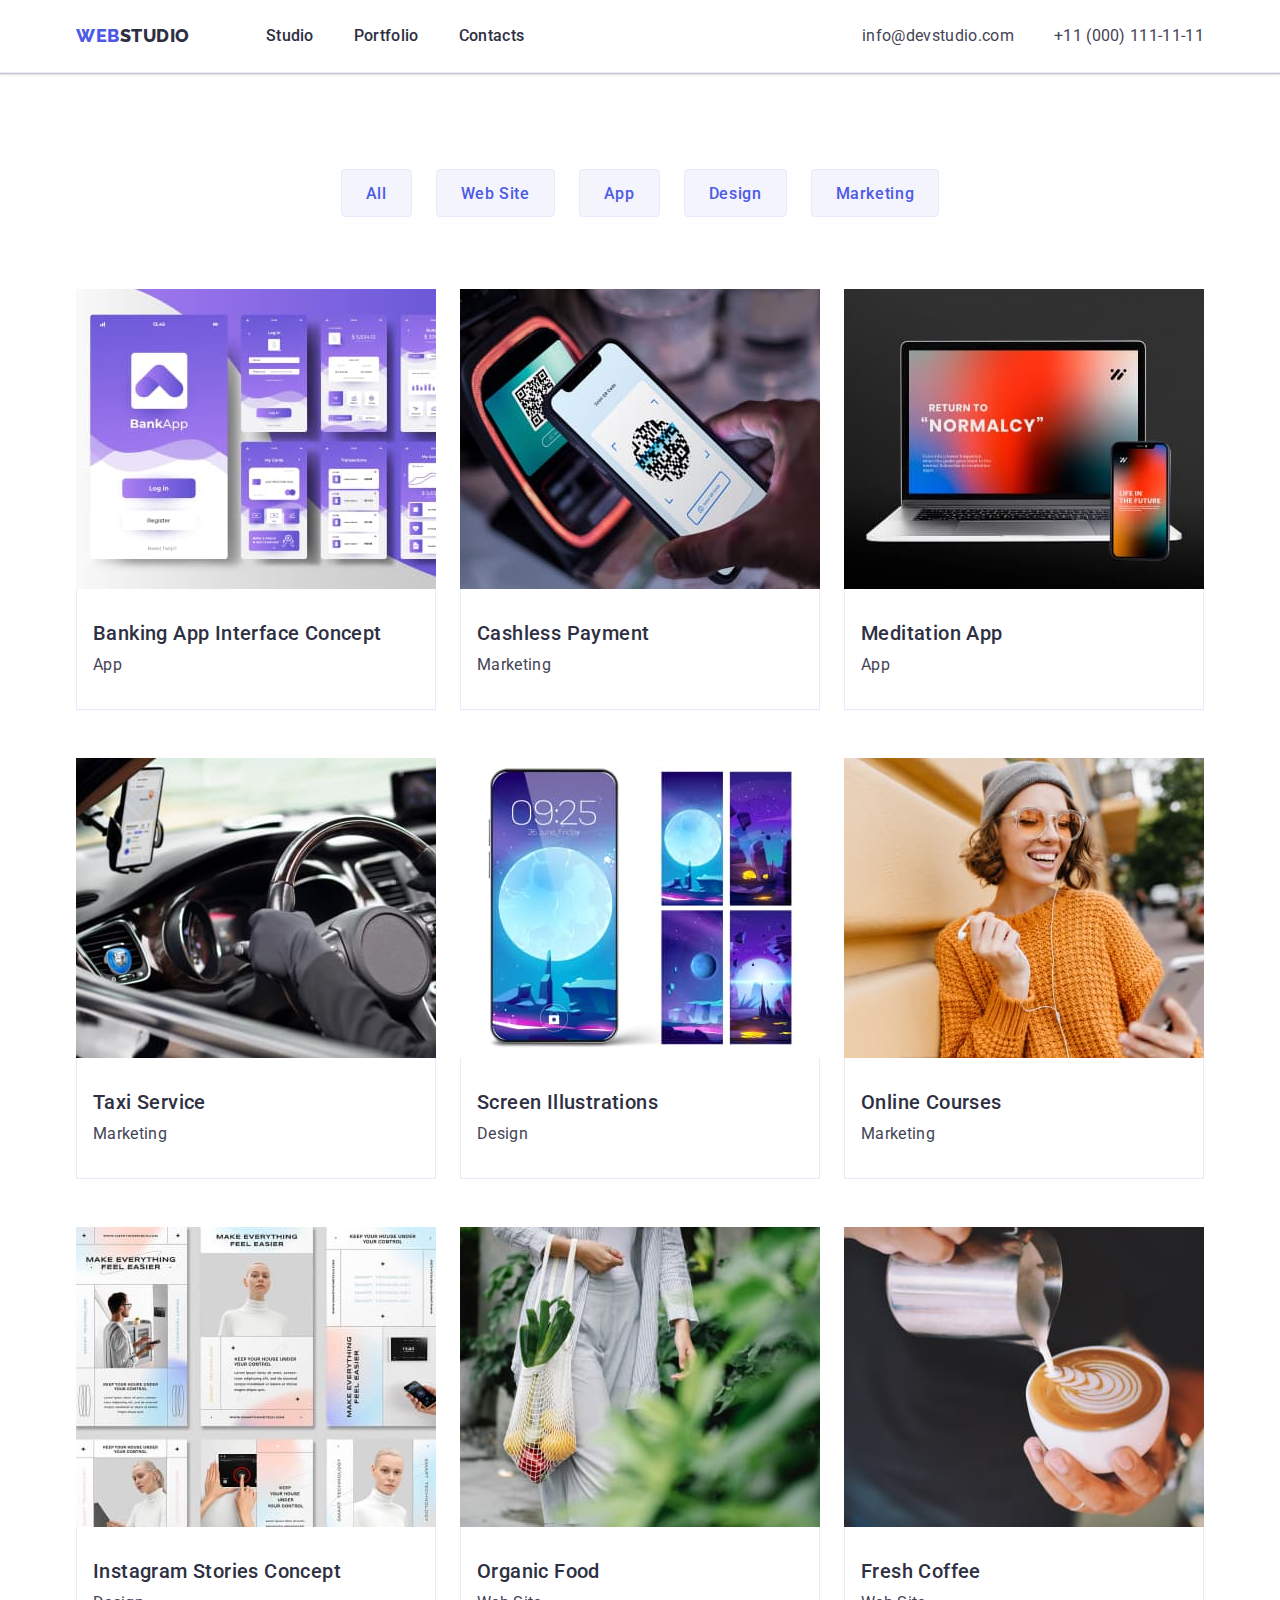
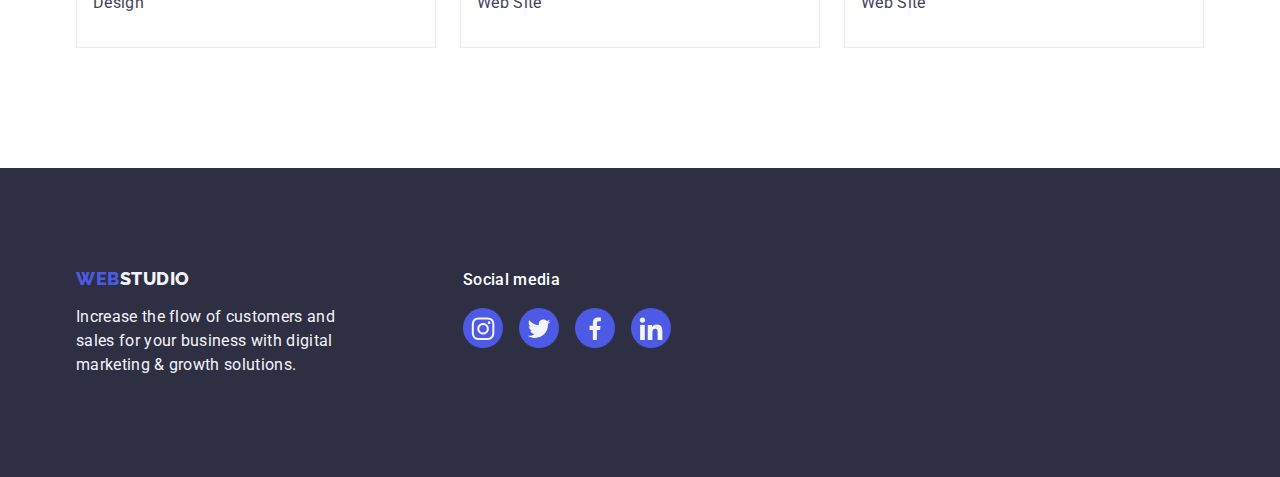
==== portfolio.html @ 264482c0 "Initial commit" ====
<!DOCTYPE html>
<html lang="en">
  <head>
    <meta charset="UTF-8" />
    <meta http-equiv="X-UA-Compatible" content="IE=edge" />
    <meta name="viewport" content="width=device-width, initial-scale=1.0" />
    <title>Portfolio</title>
    <link rel="preconnect" href="https://fonts.googleapis.com" />
    <link
      rel="stylesheet"
      href="https://cdnjs.cloudflare.com/ajax/libs/modern-normalize/2.0.0/modern-normalize.min.css"
    />
    <link rel="preconnect" href="https://fonts.gstatic.com" crossorigin />
    <link
      href="https://fonts.googleapis.com/css2?family=Raleway:wght@800&family=Roboto:wght@400;500;700;900&display=swap"
      rel="stylesheet"
    />
    <link rel="stylesheet" href="./css/styles.css" />
  </head>
  <body>
    <!----------- Header ----------->
    <header class="main-header">
      <div class="container main-container">
        <nav class="main-nav">
          <a class="logo link" href="./index.html"
            >Web<span class="logo-header-studio">Studio</span></a
          >
          <ul class="menu list">
            <li class="menu-item">
              <a class="menu-link link" href="./index.html">Studio</a>
            </li>
            <li class="menu-item">
              <a class="menu-link link" href="./portfolio.html">Portfolio</a>
            </li>
            <li class="menu-item">
              <a class="menu-link link" href="">Contacts</a>
            </li>
          </ul>
        </nav>
        <address class="contact-address">
          <ul class="list address-item">
            <li>
              <a
                class="contact-link section-text link"
                href="mailto:info@devstudio.com"
                >info@devstudio.com</a
              >
            </li>
            <li>
              <a class="contact-link section-text link" href="tel:+110001111111"
                >+11 (000) 111-11-11</a
              >
            </li>
          </ul>
        </address>
      </div>
    </header>
    <!----------- hero ----------->
    <main>
      <section class="hero-portfolio">
        <div class="container">
          <h1 class="visually-hidden">Navigation Buttons</h1>
          <ul class="list buttons-container">
            <li class="buttons-portfolio">
              <button
                class="portfolio-button navigatiom-button title-buttons"
                type="button"
              >
                All
              </button>
            </li>
            <li class="buttons-portfolio">
              <button
                class="portfolio-button navigatiom-button title-buttons"
                type="button"
              >
                Web Site
              </button>
            </li>
            <li class="buttons-portfolio">
              <button
                class="portfolio-button navigatiom-button title-buttons"
                type="button"
              >
                App
              </button>
            </li>
            <li class="buttons-portfolio">
              <button
                class="portfolio-button navigatiom-button title-buttons"
                type="button"
              >
                Design
              </button>
            </li>
            <li class="buttons-portfolio">
              <button
                class="portfolio-button navigatiom-button title-buttons"
                type="button"
              >
                Marketing
              </button>
            </li>
          </ul>
          <ul class="list img-container">
            <li class="link-works-img">
              <a href="" class="link link-img-app"
                ><img
                  src="./images/sectiom-first/img-first.jpg"
                  alt="banking app interface"
                  width="360"
                  height="300"
                />
                <div class="menu-container">
                  <h2 class="img-first-text title-employee">
                    Banking App Interface Concept
                  </h2>
                  <p class="section-text text-second">App</p>
                </div></a
              >
            </li>
            <li class="link-works-img">
              <a href="" class="link link-img-app"
                ><img
                  src="./images/sectiom-first/img-second.jpg"
                  alt="payment"
                  width="360"
                  height="300"
                />
                <div class="menu-container">
                  <h2 class="img-first-text title-employee">
                    Cashless Payment
                  </h2>
                  <p class="section-text text-second">Marketing</p>
                </div></a
              >
            </li>
            <li class="link-works-img">
              <a href="" class="link link-img-app"
                ><img
                  src="./images/sectiom-first/img-third.jpg"
                  alt="app for meditation"
                  width="360"
                  height="300"
                />
                <div class="menu-container">
                  <h2 class="img-first-text title-employee">Meditation App</h2>
                  <p class="section-text text-second">App</p>
                </div></a
              >
            </li>
            <li class="link-works-img">
              <a href="" class="link link-img-app"
                ><img
                  src="./images/section-second/img-taxi.jpg"
                  alt="taxi"
                  width="360"
                  height="300"
                />
                <div class="menu-container">
                  <h2 class="img-first-text title-employee">Taxi Service</h2>
                  <p class="section-text text-second">Marketing</p>
                </div></a
              >
            </li>
            <li class="link-works-img">
              <a href="" class="link link-img-app"
                ><img
                  src="./images/section-second/img-phone.jpg"
                  alt="screenshot of topics"
                  width="360"
                  height="300"
                />
                <div class="menu-container">
                  <h2 class="img-first-text title-employee">
                    Screen Illustrations
                  </h2>
                  <p class="section-text text-second">Design</p>
                </div></a
              >
            </li>
            <li class="link-works-img">
              <a href="" class="link link-img-app"
                ><img
                  src="./images/section-second/img-women.jpg"
                  alt="women"
                  width="360"
                  height="300"
                />
                <div class="menu-container">
                  <h2 class="img-first-text title-employee">Online Courses</h2>
                  <p class="section-text text-second">Marketing</p>
                </div></a
              >
            </li>
            <li class="link-works-img">
              <a href="" class="link link-img-app"
                ><img
                  src="./images/section-web/img-Instagram.jpg"
                  alt="web-site design"
                  width="360"
                  height="300"
                />
                <div class="menu-container">
                  <h2 class="img-first-text title-employee">
                    Instagram Stories Concept
                  </h2>
                  <p class="section-text text-second">Design</p>
                </div></a
              >
            </li>
            <li class="link-works-img">
              <a href="" class="link link-img-app"
                ><img
                  src="./images/section-web/img-organic-food.jpg"
                  alt="woman going with groceries"
                  width="360"
                  height="300"
                />
                <div class="menu-container">
                  <h2 class="img-first-text title-employee">Organic Food</h2>
                  <p class="section-text text-second">Web Site</p>
                </div></a
              >
            </li>
            <li class="link-works-img">
              <a href="" class="link link-img-app"
                ><img
                  src="./images/section-web/img-coffee.jpg"
                  alt="barista prepare coffee"
                  width="360"
                  height="300"
                />
                <div class="menu-container">
                  <h2 class="img-first-text title-employee">Fresh Coffee</h2>
                  <p class="section-text text-second">Web Site</p>
                </div></a
              >
            </li>
          </ul>
        </div>
      </section>
    </main>
    <!----------- Footer ----------->
    <footer class="logo-text">
      <div class="container footer-container">
        <div class="footer-container-logo">
          <a class="logo logo-link-container link" href="./index.html"
            >Web<span class="logo-studio">Studio</span></a
          >
          <p class="text-footer section-text">
            Increase the flow of customers and sales for your business with
            digital marketing & growth solutions.
          </p>
        </div>
        <div class="media-container">
          <p class="social-media-text">Social media</p>
          <ul class="social-list list">
            <li class="social-item">
              <a href="" class="social-link-icon">
                <svg class="social-icon" width="24" height="24">
                  <use href="./images/icons.svg#instagram"></use>
                </svg>
              </a>
            </li>
            <li class="social-item">
              <a href="" class="social-link-icon">
                <svg class="social-icon" width="24" height="24">
                  <use href="./images/icons.svg#twitter"></use>
                </svg>
              </a>
            </li>
            <li class="social-item">
              <a href="" class="social-link-icon">
                <svg class="social-icon" width="24" height="24">
                  <use href="./images/icons.svg#facebook"></use>
                </svg>
              </a>
            </li>
            <li class="social-item">
              <a href="" class="social-link-icon">
                <svg class="social-icon" width="24" height="24">
                  <use href="./images/icons.svg#linkedin"></use>
                </svg>
              </a>
            </li>
          </ul>
        </div>
      </div>
    </footer>
  </body>
</html>
---- css/styles.css ----
h1,
h2,
h3,
h4,
h5,
h6,
p {
  margin-top: 0;
  margin-bottom: 0;
}
ul,
ol {
  margin-top: 0;
  margin-bottom: 0;
  padding: 0;
}
img {
  display: block;
}
.link {
  text-decoration: none;
}
.list {
  list-style: none;
}
body {
  font-family: "Roboto", sans-serif;
  background-color: #ffffff;
  color: #434455;
}
:root {
  --title-link-color: #404bbf;
  --title-first-color: #2e2f42;
  --text-color: #434455;
}
.title-buttons {
  font-family: "Roboto", sans-serif;
  font-weight: 500;
  font-size: 16px;
  line-height: 1.5;
  letter-spacing: 0.04em;
}

.section-text {
  font-weight: 400;
  font-size: 16px;
  line-height: 1.5;
  letter-spacing: 0.02em;
}
.team-text {
  font-weight: 700;
  font-size: 36px;
  line-height: 1.11;
  text-align: center;
  letter-spacing: 0.02em;
  text-transform: capitalize;
}
.title-employee {
  font-weight: 500;
  font-size: 20px;
  line-height: 1.2;
  letter-spacing: 0.02em;
}
.container {
  width: 1158px;
  padding-left: 15px;
  padding-right: 15px;
  margin: 0 auto;
}
.visually-hidden {
  position: absolute;
  width: 1px;
  height: 1px;
  margin: -1px;
  border: 0;
  padding: 0;
  white-space: nowrap;
  clip-path: inset(50%);
  clip: rect(0 0 0 0);
  overflow: hidden;
}
/* ================= COMPONENTS ================= */
.logo-text {
  background: #434455;
}
.logo-header-studio {
  color: #2e2f42;
}
.logo {
  font-family: "Raleway", sans-serif;
  font-weight: 800;
  font-size: 18px;
  line-height: 1.17;
  letter-spacing: 0.03em;
  text-transform: uppercase;
  color: #4d5ae5;
  margin-right: 76px;
}

/* ================= Header ================= */
.main-header {
  border-bottom: 1px solid #e7e9fc;
  box-shadow: 0px 2px 1px rgba(46, 47, 66, 0.08),
    0px 1px 1px rgba(46, 47, 66, 0.16), 0px 1px 6px rgba(46, 47, 66, 0.08);
}
.main-container {
  display: flex;
  align-items: center;
  justify-content: space-between;
}
.main-nav {
  display: flex;
  align-items: center;
}
.address-item {
  display: flex;
  align-items: center;
  padding-top: 24px;
  padding-bottom: 24px;
}

.address-item :not(:last-child) {
  margin-right: 40px;
}
.menu {
  display: flex;
  align-items: center;
}
.menu-link {
  font-weight: 500;
  font-size: 16px;
  line-height: 1.5;
  letter-spacing: 0.02em;
  color: var(--title-first-color);
  padding-top: 24px;
  padding-bottom: 24px;
}
.menu-item:not(:last-child) {
  margin-right: 40px;
}
.menu-link:hover,
.menu-link:focus {
  color: var(--title-link-color);
}

.contact-link:hover,
.contact-link:focus {
  color: var(--title-link-color);
}
.contact-link {
  color: var(--text-color);
}
.contact-address {
  font-style: normal;
}

/* =================== Hero =================== */
.hero-container {
  display: flex;
  flex-direction: column;
  align-items: center;
}

.hero {
  max-width: 1440px;
  margin: 0 auto;
  background: #2e2f42;
  padding-top: 188px;
  padding-bottom: 188px;
  background-image: linear-gradient(
      rgba(46, 47, 66, 0.7),
      rgba(46, 47, 66, 0.7)
    ),
    url("../images/people-office.jpg");
  background-repeat: no-repeat;
  background-position: center;
  background-size: cover;
}
.hero-title {
  font-weight: 700;
  font-size: 56px;
  line-height: 1.07;
  text-align: center;
  letter-spacing: 0.02em;
  color: #ffffff;
  max-width: 496px;
  margin: auto;
}
.style-btn {
  font-family: "Roboto", sans-serif;
}
.modal-btn {
  min-width: 169px;
  height: 56px;
  cursor: pointer;
  background: #4d5ae5;
  color: #ffffff;
  margin-top: 48px;
  border: none;
  border-radius: 4px;
}
.modal-btn:hover,
.modal-btn:focus {
  background: #404bbf;
}
/* =================== to success =================== */
.section-skill {
  padding-top: 120px;
  padding-bottom: 120px;
}
.skill-list {
  display: flex;
  gap: 24px;
}
.skill-title {
  color: var(--title-first-color);
  margin-bottom: 8px;
}
.skill-text {
  color: var(--text-color);
  width: 264px;
}
.icon-container {
  display: flex;
  align-items: center;
  justify-content: center;
  width: 264px;
  height: 112px;
  background: #f4f4fd;
  border-radius: 4px;
  margin-bottom: 8px;
}
.svg-icon {
  align-items: center;
  justify-content: center;
}

/* =================== What are we doing =================== */
.about {
  padding-bottom: 120px;
}
.about-list {
  display: flex;
  gap: 24px;
  justify-content: center;
}
.about-item-text {
  color: var(--title-first-color);
  margin: 0 auto;
  margin-bottom: 72px;
}

/* =================== Our Team =================== */
.name-container {
  padding: 32px 16px;
}
.my-team {
  padding-top: 120px;
  padding-bottom: 120px;
}
.team-list {
  display: flex;
  gap: 24px;
  justify-content: center;
}
.my-team {
  background-color: #f4f4fd;
}
.title-team {
  color: var(--title-first-color);
  margin-bottom: 72px;
}
.name-employee {
  color: var(--title-first-color);
  text-align: center;
  margin-bottom: 8px;
}

.position-employee {
  color: var(--text-color);
  text-align: center;
  margin-bottom: 8px;
}
.team-item {
  background-color: #ffffff;
  border-radius: 0px 0px 4px 4px;
  box-shadow: 0px 1px 6px rgba(46, 47, 66, 0.08),
    0px 1px 1px rgba(46, 47, 66, 0.16), 0px 2px 1px rgba(46, 47, 66, 0.08);
}
.social-link {
  display: flex;
  justify-content: center;
  align-items: center;
  width: 40px;
  height: 40px;
  border-radius: 50%;
  background-color: #4d5ae5;
 
}
.social-list-media {
  display: flex;
  justify-content: center;
  gap: 24px;
}
.social-link:hover,
.social-link:focus {
  background-color: #404bbf;
}

/* =================== Company =================== */
.company {
  padding-top: 120px;
  padding-bottom: 120px;
}

.company-text {
  color: var(--title-first-color);
  margin-bottom: 72px;
}
.company-list {
  display: flex;
  justify-content: center;
  gap: 24px;
}

.company-item {
}
.company-link {
  display: flex;
  justify-content: center;
  align-items: center;
  width: 168px;
  height: 88px;
  border: 1px solid #8e8f99;
  border-radius: 4px;
  color: #8e8f99;
}
.company-link:hover,
.company-link:focus {
  background-color: #ffffff;
  border-color: #404bbf;
  color: #404bbf;
  fill: var(--title-link-color);
}
/* .company-icon:hover,
.company-icon:focus {
  fill: #404bbf;
} */
.company-icon {
  fill: currentColor;
}

/* =================== Footer =================== */
.footer-container-logo {
  margin-right: 120px;
}
.logo-text {
  padding-top: 100px;
  padding-bottom: 100px;
}
.logo-link-container {
  display: inline-block;
  margin-bottom: 16px;
}

.text-footer {
  width: 267px;
  color: #f4f4fd;
}

.logo-studio {
  color: #f4f4fd;
}

.logo-text {
  background-color: #2e2f42;
}
.footer-container {
  display: flex;
  align-items: baseline;
}

.media-container {
}
.social-media-text {
  font-weight: 500;
  font-size: 16px;
  line-height: 1.5;
  letter-spacing: 0.02em;
  color: #ffffff;
  margin-bottom: 16px;
}
.social-link-icon {
  display: flex;
  justify-content: center;
  align-items: center;
  width: 40px;
  height: 40px;
  border-radius: 50%;
  background-color: #4d5ae5;
}
.social-list {
  display: flex;
  justify-content: center;
  gap: 16px;
}
.social-link-icon:hover,
.social-link-icon:focus {
  background-color: #31d0aa;
}
.social-icon {
  fill: #f4f4fd;
}
/* =================== Portfolio =================== */
.hero-portfolio {
  padding-top: 96px;
  padding-bottom: 120px;
}
.buttons-container {
  display: flex;
  justify-content: center;
  gap: 24px;
  margin-bottom: 72px;
}
.menu-container {
  padding: 32px 16px;
  border: 1px solid #e7e9fc;
  border-top: none;
}

.img-container {
  display: flex;
  flex-wrap: wrap;
  justify-content: center;
  gap: 24px;
  row-gap: 48px;
}

.portfolio-button {
  font-family: "Roboto", sans-serif;
}
.navigatiom-button {
  min-width: 69px;
  height: 48px;
  background: #f4f4fd;
  color: #4d5ae5;
  border: 1px solid #e7e9fc;
  border-radius: 4px;
  padding: 12px 24px;
}
.portfolio-button:hover,
.portfolio-button:focus {
  cursor: pointer;
  background: #404bbf;
  color: #ffffff;
  border: 1px solid transparent;
  box-shadow: 0px 3px 1px rgba(0, 0, 0, 0.1), 0px 2px 1px rgba(0, 0, 0, 0.08),
    0px 2px 2px rgba(0, 0, 0, 0.12);
}
.img-first-text {
  line-height: 1.2;
  color: var(--title-first-color);
  margin-bottom: 8px;
}
.text-second {
  color: var(--text-color);
}

.link-img-app {
  display: block;
}
.link-img-app:hover,
.link-img-app:focus {
  box-shadow: 0px 1px 6px rgba(46, 47, 66, 0.08),
    0px 1px 1px rgba(46, 47, 66, 0.16), 0px 2px 1px rgba(46, 47, 66, 0.08);
}
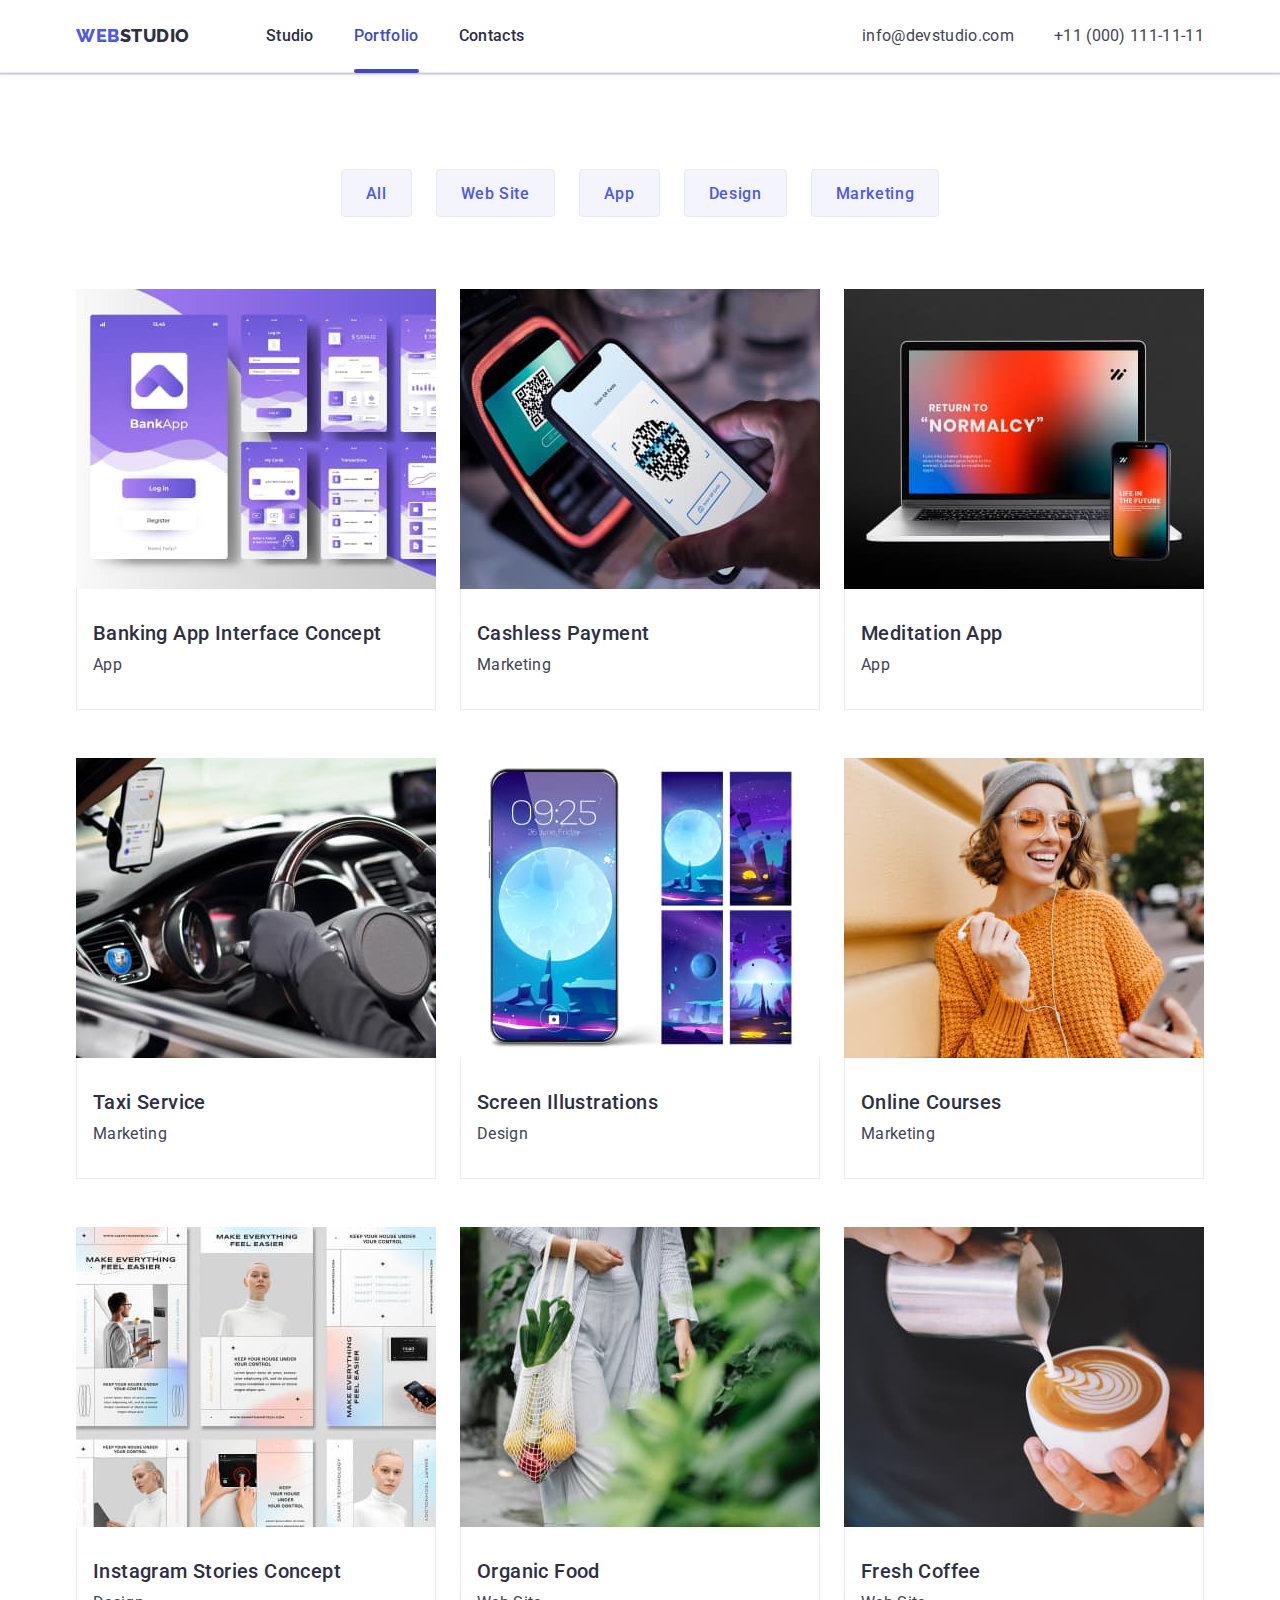
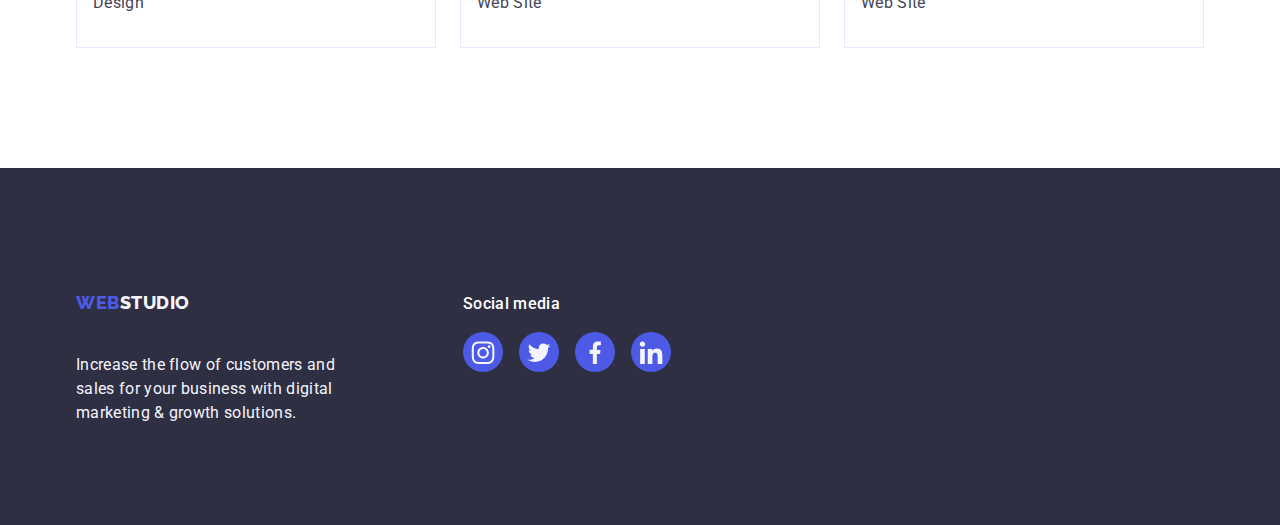
==== commit c861b694: "summary" ====
--- a/portfolio.html
+++ b/portfolio.html
@@ -30,7 +30,7 @@
               <a class="menu-link link" href="./index.html">Studio</a>
             </li>
             <li class="menu-item">
-              <a class="menu-link link" href="./portfolio.html">Portfolio</a>
+              <a class="menu-link link current" href="./portfolio.html">Portfolio</a>
             </li>
             <li class="menu-item">
               <a class="menu-link link" href="">Contacts</a>
@@ -105,12 +105,19 @@
           <ul class="list img-container">
             <li class="link-works-img">
               <a href="" class="link link-img-app"
-                ><img
-                  src="./images/sectiom-first/img-first.jpg"
-                  alt="banking app interface"
-                  width="360"
-                  height="300"
-                />
+                ><div class="img-text-link">
+                  <img
+                    src="./images/sectiom-first/img-first.jpg"
+                    alt="banking app interface"
+                    width="360"
+                    height="300"
+                  />
+                  <p class="overlay">
+                    14 Stylish and User-Friendly App Design Concepts · Task
+                    Manager App · Calorie Tracker App · Exotic Fruit Ecommerce
+                    App · Cloud Storage App
+                  </p>
+                </div>
                 <div class="menu-container">
                   <h2 class="img-first-text title-employee">
                     Banking App Interface Concept
@@ -121,12 +128,19 @@
             </li>
             <li class="link-works-img">
               <a href="" class="link link-img-app"
-                ><img
-                  src="./images/sectiom-first/img-second.jpg"
-                  alt="payment"
-                  width="360"
-                  height="300"
-                />
+                ><div class="img-text-link">
+                  <img
+                    src="./images/sectiom-first/img-second.jpg"
+                    alt="payment"
+                    width="360"
+                    height="300"
+                  />
+                  <p class="overlay">
+                    14 Stylish and User-Friendly App Design Concepts · Task
+                    Manager App · Calorie Tracker App · Exotic Fruit Ecommerce
+                    App · Cloud Storage App
+                  </p>
+                </div>
                 <div class="menu-container">
                   <h2 class="img-first-text title-employee">
                     Cashless Payment
@@ -137,12 +151,19 @@
             </li>
             <li class="link-works-img">
               <a href="" class="link link-img-app"
-                ><img
-                  src="./images/sectiom-first/img-third.jpg"
-                  alt="app for meditation"
-                  width="360"
-                  height="300"
-                />
+                ><div class="img-text-link">
+                  <img
+                    src="./images/sectiom-first/img-third.jpg"
+                    alt="app for meditation"
+                    width="360"
+                    height="300"
+                  />
+                  <p class="overlay">
+                    14 Stylish and User-Friendly App Design Concepts · Task
+                    Manager App · Calorie Tracker App · Exotic Fruit Ecommerce
+                    App · Cloud Storage App
+                  </p>
+                </div>
                 <div class="menu-container">
                   <h2 class="img-first-text title-employee">Meditation App</h2>
                   <p class="section-text text-second">App</p>
@@ -151,12 +172,19 @@
             </li>
             <li class="link-works-img">
               <a href="" class="link link-img-app"
-                ><img
-                  src="./images/section-second/img-taxi.jpg"
-                  alt="taxi"
-                  width="360"
-                  height="300"
-                />
+                ><div class="img-text-link">
+                  <img
+                    src="./images/section-second/img-taxi.jpg"
+                    alt="taxi"
+                    width="360"
+                    height="300"
+                  />
+                  <p class="overlay">
+                    14 Stylish and User-Friendly App Design Concepts · Task
+                    Manager App · Calorie Tracker App · Exotic Fruit Ecommerce
+                    App · Cloud Storage App
+                  </p>
+                </div>
                 <div class="menu-container">
                   <h2 class="img-first-text title-employee">Taxi Service</h2>
                   <p class="section-text text-second">Marketing</p>
@@ -165,12 +193,19 @@
             </li>
             <li class="link-works-img">
               <a href="" class="link link-img-app"
-                ><img
-                  src="./images/section-second/img-phone.jpg"
-                  alt="screenshot of topics"
-                  width="360"
-                  height="300"
-                />
+                ><div class="img-text-link">
+                  <img
+                    src="./images/section-second/img-phone.jpg"
+                    alt="screenshot of topics"
+                    width="360"
+                    height="300"
+                  />
+                  <p class="overlay">
+                    14 Stylish and User-Friendly App Design Concepts · Task
+                    Manager App · Calorie Tracker App · Exotic Fruit Ecommerce
+                    App · Cloud Storage App
+                  </p>
+                </div>
                 <div class="menu-container">
                   <h2 class="img-first-text title-employee">
                     Screen Illustrations
@@ -181,12 +216,19 @@
             </li>
             <li class="link-works-img">
               <a href="" class="link link-img-app"
-                ><img
-                  src="./images/section-second/img-women.jpg"
-                  alt="women"
-                  width="360"
-                  height="300"
-                />
+                ><div class="img-text-link">
+                  <img
+                    src="./images/section-second/img-women.jpg"
+                    alt="women"
+                    width="360"
+                    height="300"
+                  />
+                  <p class="overlay">
+                    14 Stylish and User-Friendly App Design Concepts · Task
+                    Manager App · Calorie Tracker App · Exotic Fruit Ecommerce
+                    App · Cloud Storage App
+                  </p>
+                </div>
                 <div class="menu-container">
                   <h2 class="img-first-text title-employee">Online Courses</h2>
                   <p class="section-text text-second">Marketing</p>
@@ -195,12 +237,19 @@
             </li>
             <li class="link-works-img">
               <a href="" class="link link-img-app"
-                ><img
-                  src="./images/section-web/img-Instagram.jpg"
-                  alt="web-site design"
-                  width="360"
-                  height="300"
-                />
+                ><div class="img-text-link">
+                  <img
+                    src="./images/section-web/img-Instagram.jpg"
+                    alt="web-site design"
+                    width="360"
+                    height="300"
+                  />
+                  <p class="overlay">
+                    14 Stylish and User-Friendly App Design Concepts · Task
+                    Manager App · Calorie Tracker App · Exotic Fruit Ecommerce
+                    App · Cloud Storage App
+                  </p>
+                </div>
                 <div class="menu-container">
                   <h2 class="img-first-text title-employee">
                     Instagram Stories Concept
@@ -211,12 +260,19 @@
             </li>
             <li class="link-works-img">
               <a href="" class="link link-img-app"
-                ><img
-                  src="./images/section-web/img-organic-food.jpg"
-                  alt="woman going with groceries"
-                  width="360"
-                  height="300"
-                />
+                ><div class="img-text-link">
+                  <img
+                    src="./images/section-web/img-organic-food.jpg"
+                    alt="woman going with groceries"
+                    width="360"
+                    height="300"
+                  />
+                  <p class="overlay">
+                    14 Stylish and User-Friendly App Design Concepts · Task
+                    Manager App · Calorie Tracker App · Exotic Fruit Ecommerce
+                    App · Cloud Storage App
+                  </p>
+                </div>
                 <div class="menu-container">
                   <h2 class="img-first-text title-employee">Organic Food</h2>
                   <p class="section-text text-second">Web Site</p>
@@ -225,12 +281,19 @@
             </li>
             <li class="link-works-img">
               <a href="" class="link link-img-app"
-                ><img
-                  src="./images/section-web/img-coffee.jpg"
-                  alt="barista prepare coffee"
-                  width="360"
-                  height="300"
-                />
+                ><div class="img-text-link">
+                  <img
+                    src="./images/section-web/img-coffee.jpg"
+                    alt="barista prepare coffee"
+                    width="360"
+                    height="300"
+                  />
+                  <p class="overlay">
+                    14 Stylish and User-Friendly App Design Concepts · Task
+                    Manager App · Calorie Tracker App · Exotic Fruit Ecommerce
+                    App · Cloud Storage App
+                  </p>
+                </div>
                 <div class="menu-container">
                   <h2 class="img-first-text title-employee">Fresh Coffee</h2>
                   <p class="section-text text-second">Web Site</p>
--- a/css/styles.css
+++ b/css/styles.css
@@ -32,6 +32,7 @@
   --title-link-color: #404bbf;
   --title-first-color: #2e2f42;
   --text-color: #434455;
+  --transition-dur-func: 250ms cubic-bezier(0.4, 0, 0.2, 1);
 }
 .title-buttons {
   font-family: "Roboto", sans-serif;
@@ -39,6 +40,7 @@
   font-size: 16px;
   line-height: 1.5;
   letter-spacing: 0.04em;
+  transition: background-color 250ms cubic-bezier(0.4, 0, 0.2, 1);
 }
 
 .section-text {
@@ -95,6 +97,8 @@
   text-transform: uppercase;
   color: #4d5ae5;
   margin-right: 76px;
+  padding-top: 24px;
+  padding-bottom: 24px;
 }
 
 /* ================= Header ================= */
@@ -115,8 +119,6 @@
 .address-item {
   display: flex;
   align-items: center;
-  padding-top: 24px;
-  padding-bottom: 24px;
 }
 
 .address-item :not(:last-child) {
@@ -126,16 +128,43 @@
   display: flex;
   align-items: center;
 }
+
+.menu-link::after {
+  position: absolute;
+  left: 0;
+  bottom: 0;
+  display: block;
+  border-radius: 2px;
+  width: 100%;
+  height: 4px;
+  transform: scaleX(0);
+  content: "";
+  bottom: -1px;
+  background-color: #404bbf;
+  transition: background-color var(--transition-dur-func),
+    transform 250ms cubic-bezier(0.4, 0, 0.2, 1);
+}
+.menu-link:hover::after,
+.menu-link:focus::after,
+.menu-link.current::after {
+  background-color: #404bbf;
+  transform: scaleX(1);
+}
+
 .menu-link {
+  position: relative;
+  display: block;
   font-weight: 500;
   font-size: 16px;
   line-height: 1.5;
   letter-spacing: 0.02em;
-  color: var(--title-first-color);
+  /* color: #404bbf; */
+  color: #2e2f42;
   padding-top: 24px;
   padding-bottom: 24px;
-}
-.menu-item:not(:last-child) {
+  transition: color 250ms cubic-bezier(0.4, 0, 0.2, 1);
+}
+.menu .menu-item:not(:last-child) {
   margin-right: 40px;
 }
 .menu-link:hover,
@@ -148,10 +177,16 @@
   color: var(--title-link-color);
 }
 .contact-link {
+  padding-top: 24px;
+  padding-bottom: 24px;
   color: var(--text-color);
+  transition: color 250ms cubic-bezier(0.4, 0, 0.2, 1);
 }
 .contact-address {
   font-style: normal;
+}
+.menu-link.current {
+  color: #404bbf;
 }
 
 /* =================== Hero =================== */
@@ -186,10 +221,9 @@
   max-width: 496px;
   margin: auto;
 }
-.style-btn {
+
+.modal-btn {
   font-family: "Roboto", sans-serif;
-}
-.modal-btn {
   min-width: 169px;
   height: 56px;
   cursor: pointer;
@@ -198,6 +232,7 @@
   margin-top: 48px;
   border: none;
   border-radius: 4px;
+  transition: background-color 250ms cubic-bezier(0.4, 0, 0.2, 1);
 }
 .modal-btn:hover,
 .modal-btn:focus {
@@ -295,7 +330,7 @@
   height: 40px;
   border-radius: 50%;
   background-color: #4d5ae5;
- 
+  transition: background-color var(--transition-dur-func);
 }
 .social-list-media {
   display: flex;
@@ -334,6 +369,8 @@
   border: 1px solid #8e8f99;
   border-radius: 4px;
   color: #8e8f99;
+  transition: border-color 250ms cubic-bezier(0.4, 0, 0.2, 1),
+    color 250ms cubic-bezier(0.4, 0, 0.2, 1);
 }
 .company-link:hover,
 .company-link:focus {
@@ -342,14 +379,10 @@
   color: #404bbf;
   fill: var(--title-link-color);
 }
-/* .company-icon:hover,
-.company-icon:focus {
-  fill: #404bbf;
-} */
+
 .company-icon {
   fill: currentColor;
 }
-
 /* =================== Footer =================== */
 .footer-container-logo {
   margin-right: 120px;
@@ -362,16 +395,13 @@
   display: inline-block;
   margin-bottom: 16px;
 }
-
 .text-footer {
   width: 267px;
   color: #f4f4fd;
 }
-
 .logo-studio {
   color: #f4f4fd;
 }
-
 .logo-text {
   background-color: #2e2f42;
 }
@@ -379,7 +409,6 @@
   display: flex;
   align-items: baseline;
 }
-
 .media-container {
 }
 .social-media-text {
@@ -398,6 +427,7 @@
   height: 40px;
   border-radius: 50%;
   background-color: #4d5ae5;
+  transition: background-color var(--transition-dur-func);
 }
 .social-list {
   display: flex;
@@ -427,7 +457,6 @@
   border: 1px solid #e7e9fc;
   border-top: none;
 }
-
 .img-container {
   display: flex;
   flex-wrap: wrap;
@@ -435,9 +464,12 @@
   gap: 24px;
   row-gap: 48px;
 }
-
 .portfolio-button {
   font-family: "Roboto", sans-serif;
+  transition: color 250ms cubic-bezier(0.4, 0, 0.2, 1),
+    background-color 250ms cubic-bezier(0.4, 0, 0.2, 1),
+    box-shadow 250ms cubic-bezier(0.4, 0, 0.2, 1),
+    border-color 250ms cubic-bezier(0.4, 0, 0.2, 1);
 }
 .navigatiom-button {
   min-width: 69px;
@@ -451,7 +483,7 @@
 .portfolio-button:hover,
 .portfolio-button:focus {
   cursor: pointer;
-  background: #404bbf;
+  background-color: #404bbf;
   color: #ffffff;
   border: 1px solid transparent;
   box-shadow: 0px 3px 1px rgba(0, 0, 0, 0.1), 0px 2px 1px rgba(0, 0, 0, 0.08),
@@ -465,12 +497,101 @@
 .text-second {
   color: var(--text-color);
 }
-
-.link-img-app {
-  display: block;
-}
 .link-img-app:hover,
 .link-img-app:focus {
   box-shadow: 0px 1px 6px rgba(46, 47, 66, 0.08),
     0px 1px 1px rgba(46, 47, 66, 0.16), 0px 2px 1px rgba(46, 47, 66, 0.08);
-}
+  transform: translateY(0%);
+}
+.link-img-app {
+  display: block;
+  transition: box-shadow 250ms cubic-bezier(0.4, 0, 0.2, 1);
+}
+.overlay {
+  position: absolute;
+  top: 0;
+  left: 0;
+  padding: 40px 32px;
+  max-width: 100%;
+  height: 100%;
+  overflow: auto;
+  transform: translate(0, 100%);
+  transition: transform 250ms cubic-bezier(0.4, 0, 0.2, 1);
+  padding-top: 40px;
+  padding-left: 32px;
+  padding-right: 32px;
+  font-weight: 400;
+  font-size: 16px;
+  line-height: 1.5;
+  letter-spacing: 0.02em;
+  color: #f4f4fd;
+  background-color: #4d5ae5;
+  transition: transform 250ms cubic-bezier(0.4, 0, 0.2, 1);
+}
+.img-text-link {
+  position: relative;
+  overflow: hidden;
+}
+.link-img-app:hover .overlay,
+.link-img-app:focus .overlay {
+  transform: translate(0, 0);
+}
+/* =================== MODAL =================== */
+.backdrop {
+  position: fixed;
+  top: 0;
+  left: 0;
+  width: 100%;
+  height: 100%;
+  background: rgba(46, 47, 66, 0.4);
+  transition: opacity 250ms cubic-bezier(0.4, 0, 0.2, 1),
+    visibility 250ms cubic-bezier(0.4, 0, 0.2, 1);
+}
+.backdrop.is-hidden {
+  visibility: hidden;
+  opacity: 0;
+  pointer-events: none;
+}
+.modal {
+  position: absolute;
+  left: 50%;
+  top: 50%;
+  transform: translate(-50%, -50%);
+  width: 408px;
+  min-height: 584px;
+  background: #fcfcfc;
+  box-shadow: 0px 1px 1px rgba(0, 0, 0, 0.14), 0px 1px 3px rgba(0, 0, 0, 0.12),
+    0px 2px 1px rgba(0, 0, 0, 0.2);
+  border-radius: 4px;
+  transition: transform 250ms cubic-bezier(0.4, 0, 0.2, 1);
+}
+.modal-close-btn {
+  cursor: pointer;
+  position: absolute;
+  right: 24px;
+  top: 24px;
+  display: flex;
+  justify-content: center;
+  align-items: center;
+  width: 24px;
+  height: 24px;
+  border-radius: 50%;
+  background-color: #e7e9fc;
+  border: 1px solid rgba(0, 0, 0, 0.1);
+  padding: 0;
+  transition: background-color 250ms cubic-bezier(0.4, 0, 0.2, 1),
+    border 250ms cubic-bezier(0.4, 0, 0.2, 1);
+}
+.modal-close-icon {
+  transition: fill var(--transition-dur-func);
+}
+.modal-close-btn:hover,
+.modal-close-btn:focus {
+  background-color: #404bbf;
+  border: none;
+}
+
+.modal-close-btn:hover .modal-close-icon,
+.modal-close-btn:focus .modal-close-icon {
+  fill: #ffffff;
+}
